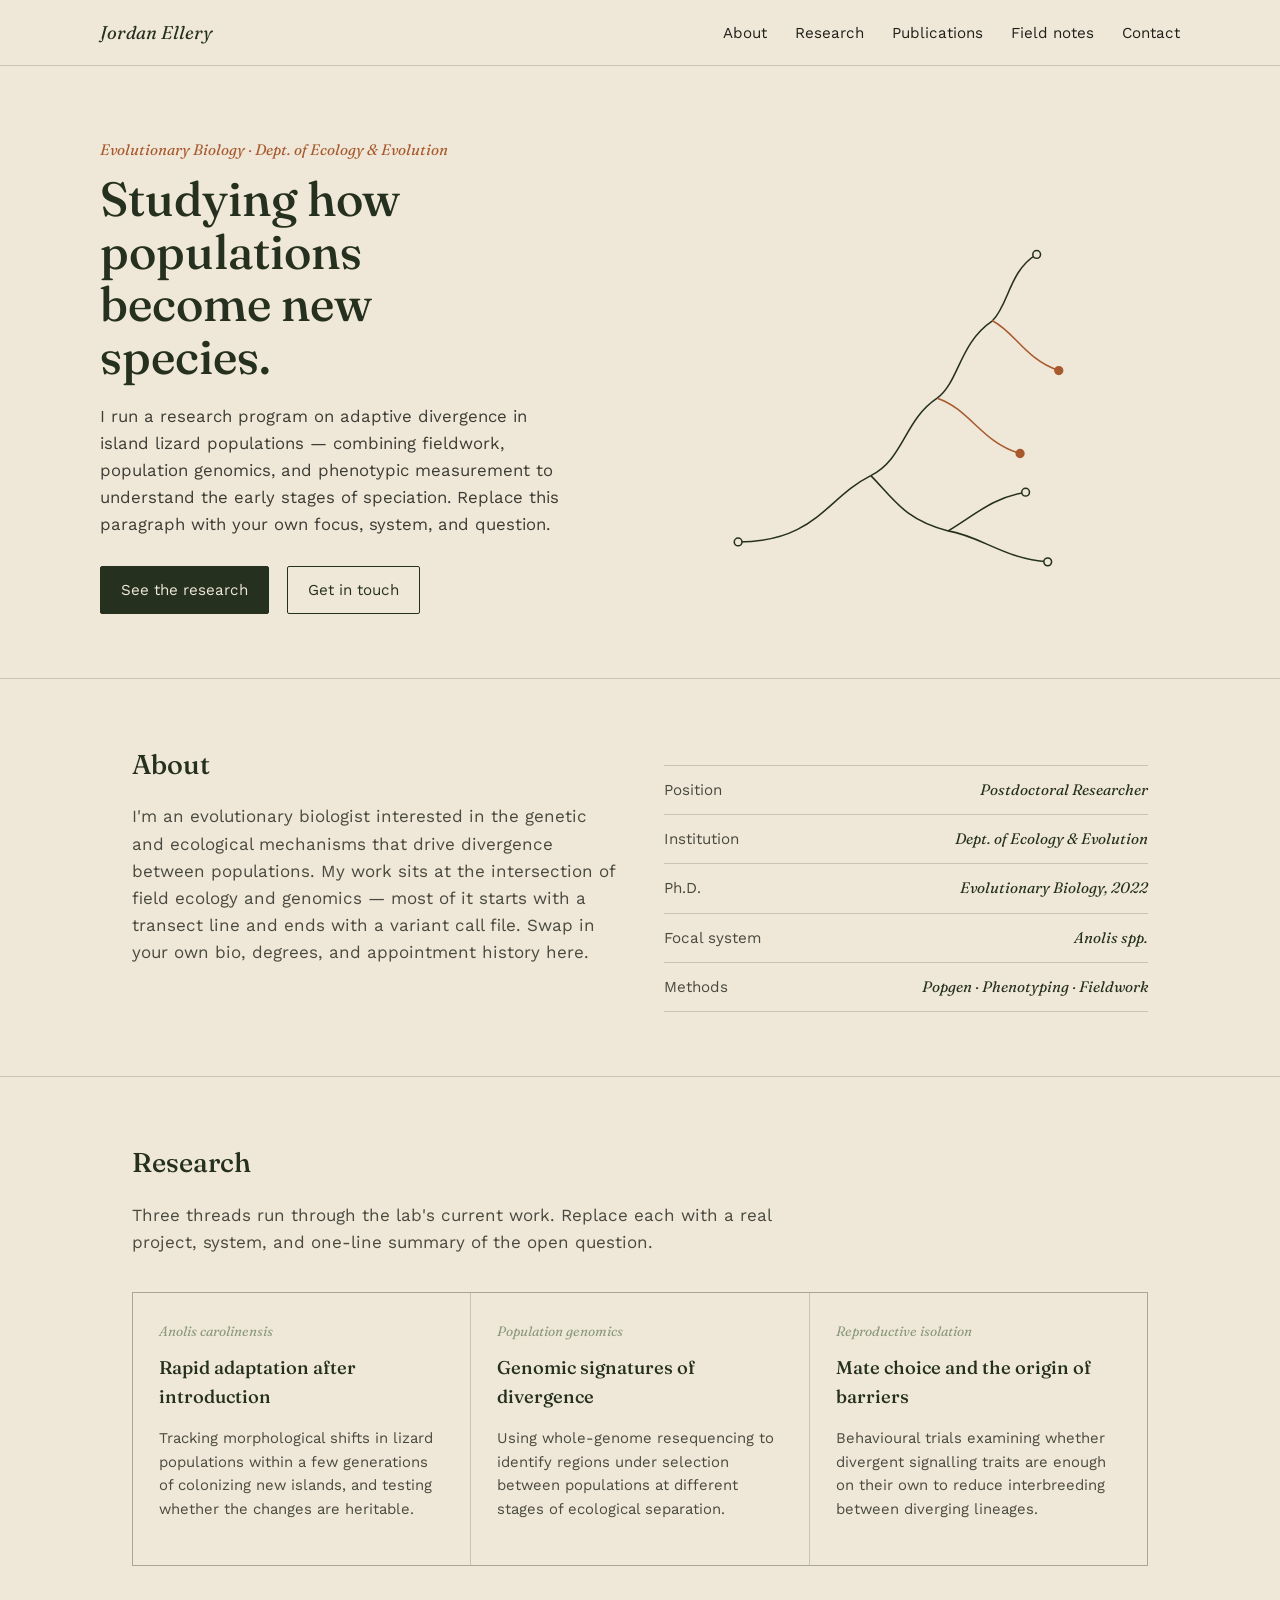
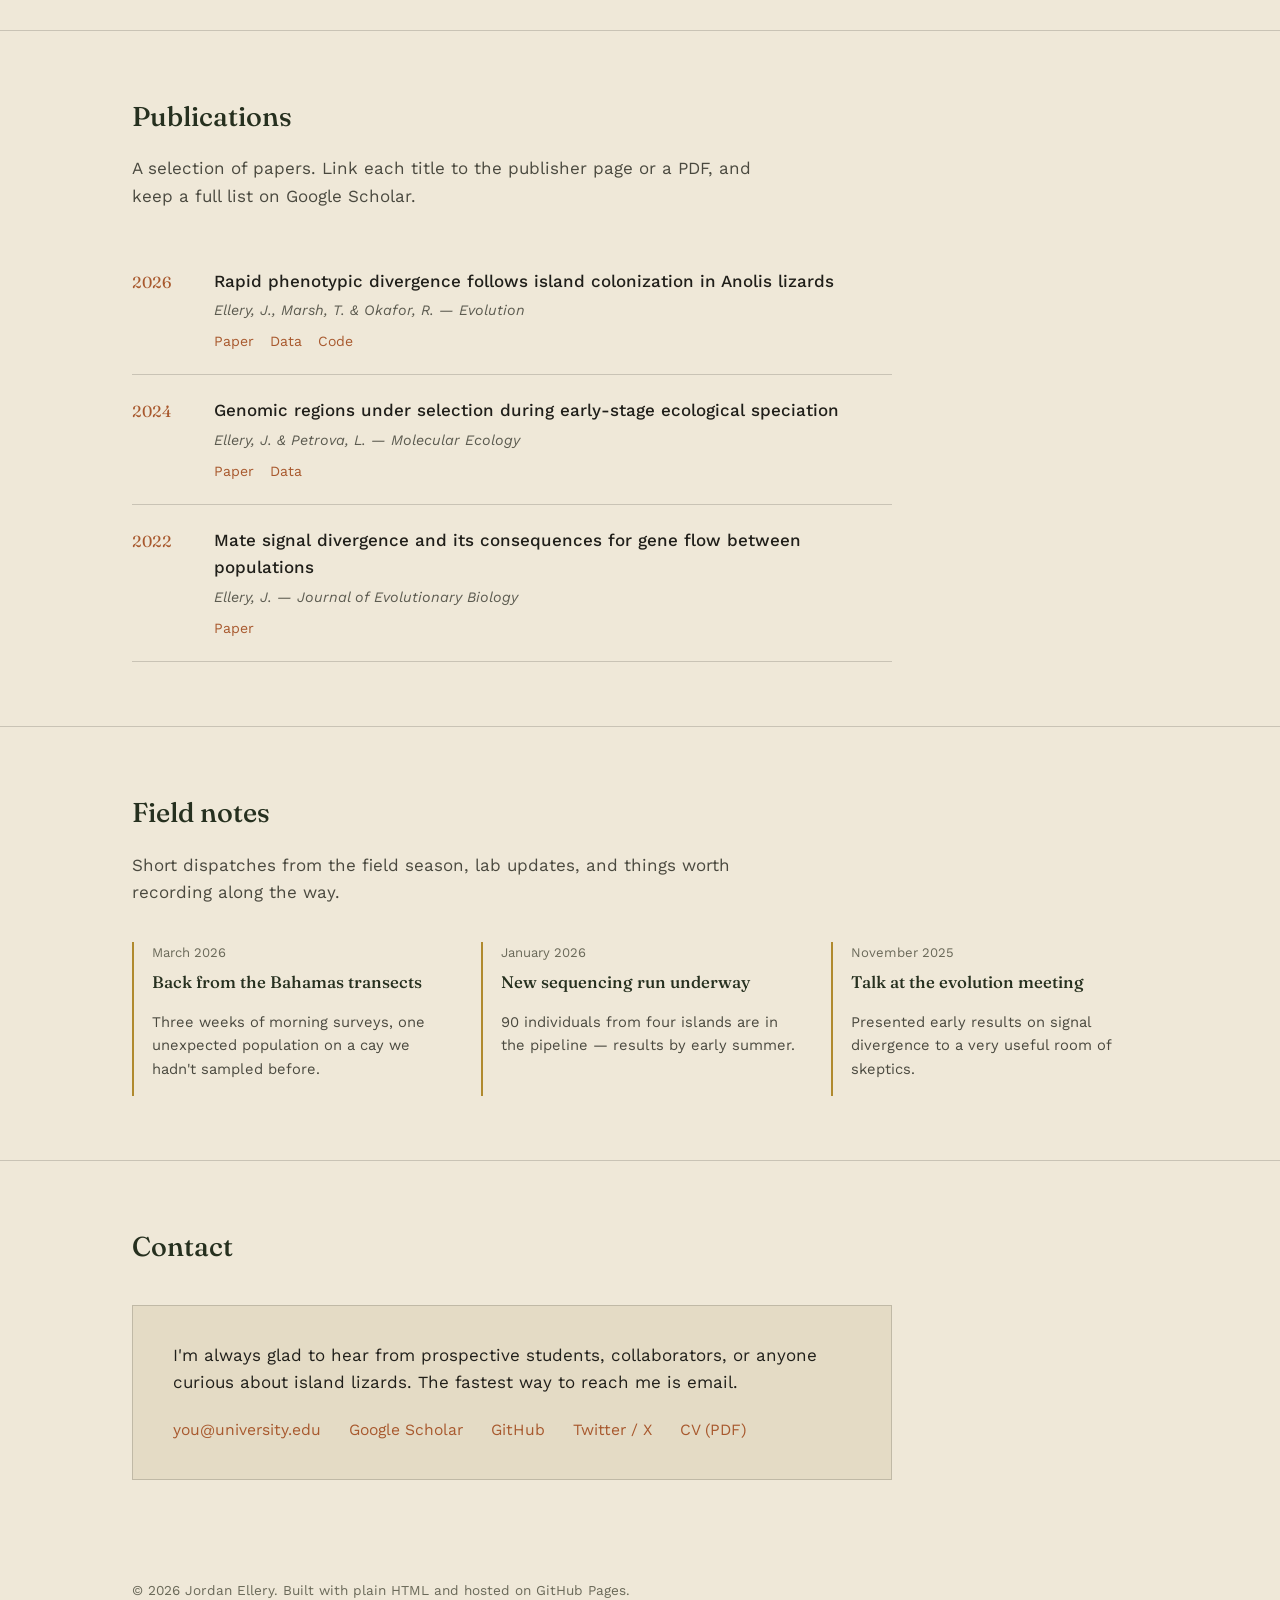
==== Archive/index.html @ 304c28ff "change" ====
<!DOCTYPE html>
<html lang="en">
<head>
<meta charset="UTF-8">
<meta name="viewport" content="width=device-width, initial-scale=1.0">
<title>Jordan Ellery — Evolutionary Biology</title>
<meta name="description" content="Research, publications, and field notes on adaptation and speciation.">
<link rel="preconnect" href="https://fonts.googleapis.com">
<link rel="preconnect" href="https://fonts.gstatic.com" crossorigin>
<link href="https://fonts.googleapis.com/css2?family=Fraunces:ital,opsz,wght@0,9..144,300;0,9..144,500;0,9..144,600;1,9..144,400&family=Work+Sans:wght@300;400;500;600&display=swap" rel="stylesheet">
<style>
  :root{
    --parchment: #EFE8D8;
    --parchment-deep: #E4DBC5;
    --ink: #201F1A;
    --moss: #33422C;
    --moss-deep: #26301F;
    --rust: #A8592E;
    --sage: #8B9A7C;
    --gold: #B08A2E;
    --line: rgba(32,31,26,0.18);
    --max: 760px;
  }
  *{box-sizing:border-box;}
  html{scroll-behavior:smooth;}
  body{
    margin:0;
    background:var(--parchment);
    color:var(--ink);
    font-family:'Work Sans', sans-serif;
    font-weight:400;
    line-height:1.6;
    font-size:17px;
  }
  h1,h2,h3{
    font-family:'Fraunces', serif;
    font-weight:500;
    margin:0 0 0.4em 0;
    color:var(--moss-deep);
  }
  a{color:var(--rust); text-decoration:none;}
  a:hover{text-decoration:underline;}
  a:focus-visible, button:focus-visible{outline:2px solid var(--rust); outline-offset:3px;}

  .wrap{max-width:1080px; margin:0 auto; padding:0 32px;}

  /* ---------- Header / nav ---------- */
  header{
    position:sticky; top:0; z-index:10;
    background:rgba(239,232,216,0.92);
    backdrop-filter:blur(6px);
    border-bottom:1px solid var(--line);
  }
  .nav-row{
    display:flex; align-items:center; justify-content:space-between;
    padding:18px 0;
  }
  .brand{
    font-family:'Fraunces', serif;
    font-size:1.15rem;
    font-style:italic;
    color:var(--moss-deep);
  }
  nav ul{
    list-style:none; display:flex; gap:28px; margin:0; padding:0;
  }
  nav a{
    color:var(--ink);
    font-size:0.95rem;
  }
  nav a:hover{color:var(--rust); text-decoration:none;}
  .nav-toggle{display:none; background:none; border:none; cursor:pointer; padding:6px;}
  .nav-toggle span{display:block; width:22px; height:2px; background:var(--ink); margin:5px 0;}

  @media (max-width:720px){
    nav ul{
      position:fixed; top:64px; left:0; right:0;
      flex-direction:column; gap:0;
      background:var(--parchment);
      border-bottom:1px solid var(--line);
      max-height:0; overflow:hidden;
      transition:max-height 0.25s ease;
    }
    nav ul.open{max-height:300px;}
    nav li{border-top:1px solid var(--line);}
    nav a{display:block; padding:16px 32px;}
    .nav-toggle{display:block;}
  }

  /* ---------- Hero ---------- */
  .hero{
    padding:72px 0 64px;
    display:grid;
    grid-template-columns:1.1fr 0.9fr;
    gap:48px;
    align-items:center;
  }
  .hero .tag{
    font-size:0.95rem;
    color:var(--rust);
    font-style:italic;
    font-family:'Fraunces', serif;
    margin-bottom:10px;
  }
  .hero h1{
    font-size:clamp(2.1rem, 4vw, 3rem);
    line-height:1.1;
    max-width:14ch;
  }
  .hero p.lede{
    max-width:46ch;
    color:#3c3b34;
    font-size:1.05rem;
    margin-top:18px;
  }
  .hero .actions{margin-top:28px; display:flex; gap:18px; flex-wrap:wrap;}
  .btn{
    display:inline-block;
    border:1px solid var(--moss-deep);
    color:var(--moss-deep);
    padding:11px 20px;
    font-size:0.95rem;
    border-radius:2px;
  }
  .btn:hover{background:var(--moss-deep); color:var(--parchment); text-decoration:none;}
  .btn.primary{background:var(--moss-deep); color:var(--parchment);}
  .btn.primary:hover{background:var(--rust); border-color:var(--rust);}

  .hero-art{width:100%; height:auto;}
  .hero-art path.branch{stroke:var(--moss-deep); stroke-width:1.4; fill:none;}
  .hero-art path.branch.accent{stroke:var(--rust);}
  .hero-art circle{fill:var(--parchment); stroke:var(--moss-deep); stroke-width:1.4;}
  .hero-art circle.accent{stroke:var(--rust); fill:var(--rust);}

  @media (max-width:820px){
    .hero{grid-template-columns:1fr; padding-top:44px;}
    .hero-art{order:-1; max-width:340px; margin:0 auto;}
  }

  /* ---------- Section shell ---------- */
  section{padding:64px 0; border-top:1px solid var(--line);}
  .section-head{max-width:var(--max); margin-bottom:36px;}
  .section-head h2{font-size:1.7rem;}
  .section-head p{color:#4a493f; max-width:60ch;}

  /* ---------- About ---------- */
  .about-grid{display:grid; grid-template-columns:1fr 1fr; gap:48px;}
  .about-grid .lede{max-width:56ch;}
  .field-list{list-style:none; margin:22px 0 0; padding:0; border-top:1px solid var(--line);}
  .field-list li{
    display:flex; justify-content:space-between; gap:20px;
    padding:12px 0; border-bottom:1px solid var(--line);
    font-size:0.95rem;
  }
  .field-list span:first-child{color:#4a493f;}
  .field-list span:last-child{font-family:'Fraunces', serif; font-style:italic; color:var(--moss-deep);}
  @media (max-width:720px){.about-grid{grid-template-columns:1fr;}}

  /* ---------- Research: specimen cards ---------- */
  .specimens{display:grid; grid-template-columns:repeat(3,1fr); gap:1px; background:var(--line); border:1px solid var(--line);}
  .specimen{background:var(--parchment); padding:28px 26px;}
  .specimen .epithet{
    font-family:'Fraunces', serif; font-style:italic;
    color:var(--sage); font-size:0.85rem; margin-bottom:10px;
  }
  .specimen h3{font-size:1.15rem; margin-bottom:10px;}
  .specimen p{font-size:0.93rem; color:#4a493f;}
  @media (max-width:900px){.specimens{grid-template-columns:1fr;}}

  /* ---------- Publications ---------- */
  .pub-list{list-style:none; margin:0; padding:0; max-width:var(--max);}
  .pub-list li{
    padding:22px 0; border-bottom:1px solid var(--line);
    display:grid; grid-template-columns:64px 1fr; gap:18px;
  }
  .pub-list .year{
    font-family:'Fraunces', serif; color:var(--rust); font-size:1rem; padding-top:2px;
  }
  .pub-list .title{font-weight:500; color:var(--ink);}
  .pub-list .meta{color:#5c5b50; font-size:0.9rem; margin-top:4px; font-style:italic;}
  .pub-list .links{margin-top:8px; font-size:0.88rem;}
  .pub-list .links a{margin-right:16px;}

  /* ---------- Field notes ---------- */
  .notes{display:grid; grid-template-columns:repeat(3,1fr); gap:32px;}
  .note{border-left:2px solid var(--gold); padding-left:18px;}
  .note .date{font-size:0.82rem; color:#6a6959; margin-bottom:6px;}
  .note h3{font-size:1.05rem;}
  .note p{font-size:0.92rem; color:#4a493f;}
  @media (max-width:900px){.notes{grid-template-columns:1fr;}}

  /* ---------- Contact ---------- */
  .contact-box{
    max-width:var(--max);
    background:var(--parchment-deep);
    border:1px solid var(--line);
    padding:36px 40px;
  }
  .contact-box p{margin-top:0;}
  .contact-links{list-style:none; padding:0; margin:20px 0 0; display:flex; flex-wrap:wrap; gap:10px 28px;}
  .contact-links a{font-size:0.98rem;}

  footer{
    padding:36px 0 48px;
    color:#6a6959; font-size:0.85rem;
    text-align:left;
  }
</style>
</head>
<body>

<header>
  <div class="wrap nav-row">
    <div class="brand">Jordan Ellery</div>
    <button class="nav-toggle" aria-label="Toggle navigation" aria-expanded="false" id="navToggle">
      <span></span><span></span><span></span>
    </button>
    <nav>
      <ul id="navList">
        <li><a href="#about">About</a></li>
        <li><a href="#research">Research</a></li>
        <li><a href="#publications">Publications</a></li>
        <li><a href="#notes">Field notes</a></li>
        <li><a href="#contact">Contact</a></li>
      </ul>
    </nav>
  </div>
</header>

<main>
  <div class="wrap hero">
    <div>
      <div class="tag">Evolutionary Biology · Dept. of Ecology &amp; Evolution</div>
      <h1>Studying how populations become new species.</h1>
      <p class="lede">I run a research program on adaptive divergence in island lizard populations — combining fieldwork, population genomics, and phenotypic measurement to understand the early stages of speciation. Replace this paragraph with your own focus, system, and question.</p>
      <div class="actions">
        <a class="btn primary" href="#research">See the research</a>
        <a class="btn" href="#contact">Get in touch</a>
      </div>
    </div>

    <svg class="hero-art" viewBox="0 0 420 380" xmlns="http://www.w3.org/2000/svg" role="img" aria-label="Branching phylogenetic tree diagram">
      <path class="branch" d="M20 340 C 90 340, 100 300, 140 280" />
      <path class="branch" d="M140 280 C 170 265, 170 230, 200 210" />
      <path class="branch" d="M140 280 C 160 300, 170 320, 210 330" />
      <path class="branch" d="M200 210 C 220 195, 220 160, 250 140" />
      <path class="branch accent" d="M200 210 C 230 220, 240 250, 275 260" />
      <path class="branch" d="M250 140 C 265 125, 265 95, 290 80" />
      <path class="branch accent" d="M250 140 C 270 150, 280 175, 310 185" />
      <path class="branch" d="M210 330 C 240 335, 260 355, 300 358" />
      <path class="branch" d="M210 330 C 235 315, 250 300, 280 295" />

      <circle cx="20" cy="340" r="3.5" />
      <circle cx="290" cy="80" r="3.5" />
      <circle class="accent" cx="310" cy="185" r="3.5" />
      <circle cx="300" cy="358" r="3.5" />
      <circle cx="280" cy="295" r="3.5" />
      <circle class="accent" cx="275" cy="260" r="3.5" />
    </svg>
  </div>

  <section id="about">
    <div class="wrap">
      <div class="about-grid">
        <div>
          <div class="section-head" style="margin-bottom:0;">
            <h2>About</h2>
            <p class="lede">I'm an evolutionary biologist interested in the genetic and ecological mechanisms that drive divergence between populations. My work sits at the intersection of field ecology and genomics — most of it starts with a transect line and ends with a variant call file. Swap in your own bio, degrees, and appointment history here.</p>
          </div>
        </div>
        <div>
          <ul class="field-list">
            <li><span>Position</span><span>Postdoctoral Researcher</span></li>
            <li><span>Institution</span><span>Dept. of Ecology &amp; Evolution</span></li>
            <li><span>Ph.D.</span><span>Evolutionary Biology, 2022</span></li>
            <li><span>Focal system</span><span>Anolis spp.</span></li>
            <li><span>Methods</span><span>Popgen · Phenotyping · Fieldwork</span></li>
          </ul>
        </div>
      </div>
    </div>
  </section>

  <section id="research">
    <div class="wrap">
      <div class="section-head">
        <h2>Research</h2>
        <p>Three threads run through the lab's current work. Replace each with a real project, system, and one-line summary of the open question.</p>
      </div>
      <div class="specimens">
        <div class="specimen">
          <div class="epithet">Anolis carolinensis</div>
          <h3>Rapid adaptation after introduction</h3>
          <p>Tracking morphological shifts in lizard populations within a few generations of colonizing new islands, and testing whether the changes are heritable.</p>
        </div>
        <div class="specimen">
          <div class="epithet">Population genomics</div>
          <h3>Genomic signatures of divergence</h3>
          <p>Using whole-genome resequencing to identify regions under selection between populations at different stages of ecological separation.</p>
        </div>
        <div class="specimen">
          <div class="epithet">Reproductive isolation</div>
          <h3>Mate choice and the origin of barriers</h3>
          <p>Behavioural trials examining whether divergent signalling traits are enough on their own to reduce interbreeding between diverging lineages.</p>
        </div>
      </div>
    </div>
  </section>

  <section id="publications">
    <div class="wrap">
      <div class="section-head">
        <h2>Publications</h2>
        <p>A selection of papers. Link each title to the publisher page or a PDF, and keep a full list on Google Scholar.</p>
      </div>
      <ul class="pub-list">
        <li>
          <div class="year">2026</div>
          <div>
            <div class="title">Rapid phenotypic divergence follows island colonization in Anolis lizards</div>
            <div class="meta">Ellery, J., Marsh, T. &amp; Okafor, R. — <em>Evolution</em></div>
            <div class="links"><a href="#">Paper</a><a href="#">Data</a><a href="#">Code</a></div>
          </div>
        </li>
        <li>
          <div class="year">2024</div>
          <div>
            <div class="title">Genomic regions under selection during early-stage ecological speciation</div>
            <div class="meta">Ellery, J. &amp; Petrova, L. — <em>Molecular Ecology</em></div>
            <div class="links"><a href="#">Paper</a><a href="#">Data</a></div>
          </div>
        </li>
        <li>
          <div class="year">2022</div>
          <div>
            <div class="title">Mate signal divergence and its consequences for gene flow between populations</div>
            <div class="meta">Ellery, J. — <em>Journal of Evolutionary Biology</em></div>
            <div class="links"><a href="#">Paper</a></div>
          </div>
        </li>
      </ul>
    </div>
  </section>

  <section id="notes">
    <div class="wrap">
      <div class="section-head">
        <h2>Field notes</h2>
        <p>Short dispatches from the field season, lab updates, and things worth recording along the way.</p>
      </div>
      <div class="notes">
        <div class="note">
          <div class="date">March 2026</div>
          <h3>Back from the Bahamas transects</h3>
          <p>Three weeks of morning surveys, one unexpected population on a cay we hadn't sampled before.</p>
        </div>
        <div class="note">
          <div class="date">January 2026</div>
          <h3>New sequencing run underway</h3>
          <p>90 individuals from four islands are in the pipeline — results by early summer.</p>
        </div>
        <div class="note">
          <div class="date">November 2025</div>
          <h3>Talk at the evolution meeting</h3>
          <p>Presented early results on signal divergence to a very useful room of skeptics.</p>
        </div>
      </div>
    </div>
  </section>

  <section id="contact">
    <div class="wrap">
      <div class="section-head">
        <h2>Contact</h2>
      </div>
      <div class="contact-box">
        <p>I'm always glad to hear from prospective students, collaborators, or anyone curious about island lizards. The fastest way to reach me is email.</p>
        <ul class="contact-links">
          <li><a href="mailto:you@university.edu">you@university.edu</a></li>
          <li><a href="#">Google Scholar</a></li>
          <li><a href="#">GitHub</a></li>
          <li><a href="#">Twitter / X</a></li>
          <li><a href="#">CV (PDF)</a></li>
        </ul>
      </div>
    </div>
  </section>
</main>

<footer>
  <div class="wrap">
    &copy; 2026 Jordan Ellery. Built with plain HTML and hosted on GitHub Pages.
  </div>
</footer>

<script>
  const toggle = document.getElementById('navToggle');
  const list = document.getElementById('navList');
  toggle.addEventListener('click', () => {
    const open = list.classList.toggle('open');
    toggle.setAttribute('aria-expanded', open);
  });
  list.querySelectorAll('a').forEach(a => a.addEventListener('click', () => {
    list.classList.remove('open');
    toggle.setAttribute('aria-expanded', 'false');
  }));
</script>

</body>
</html>
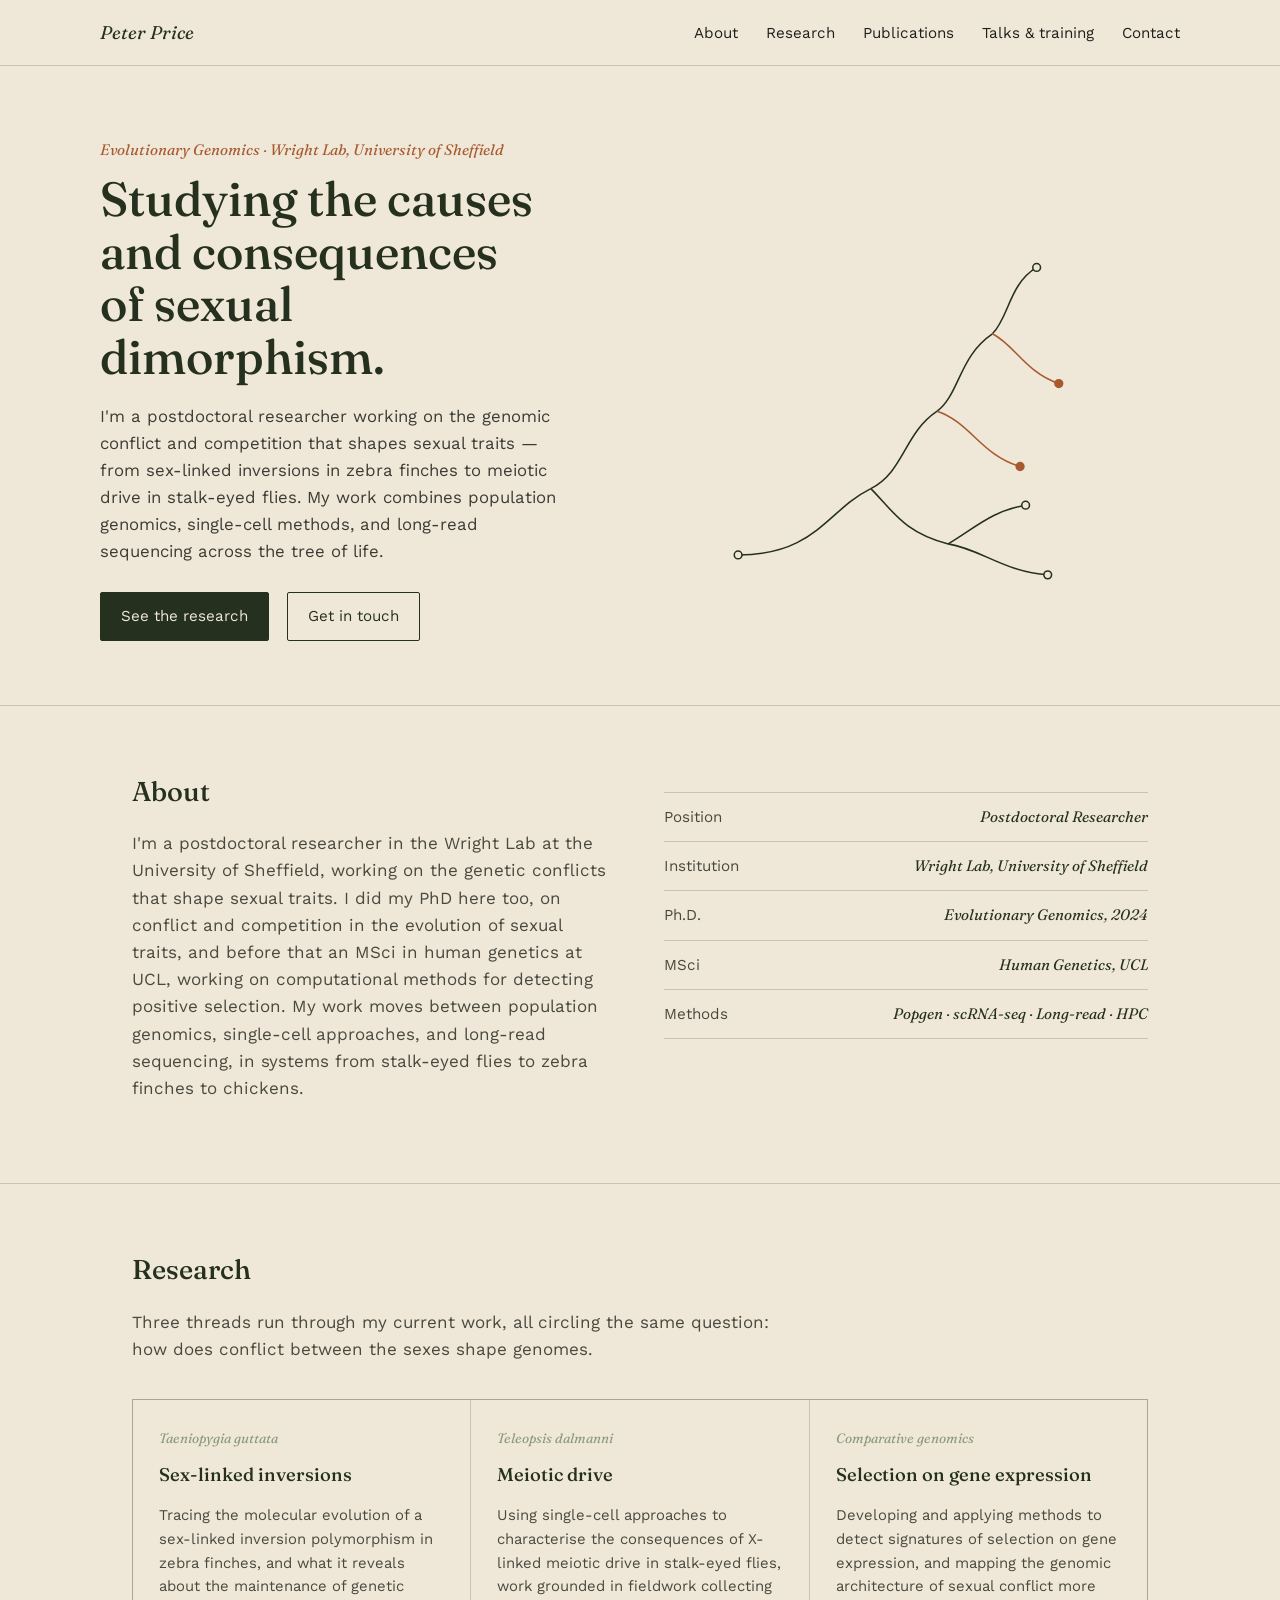
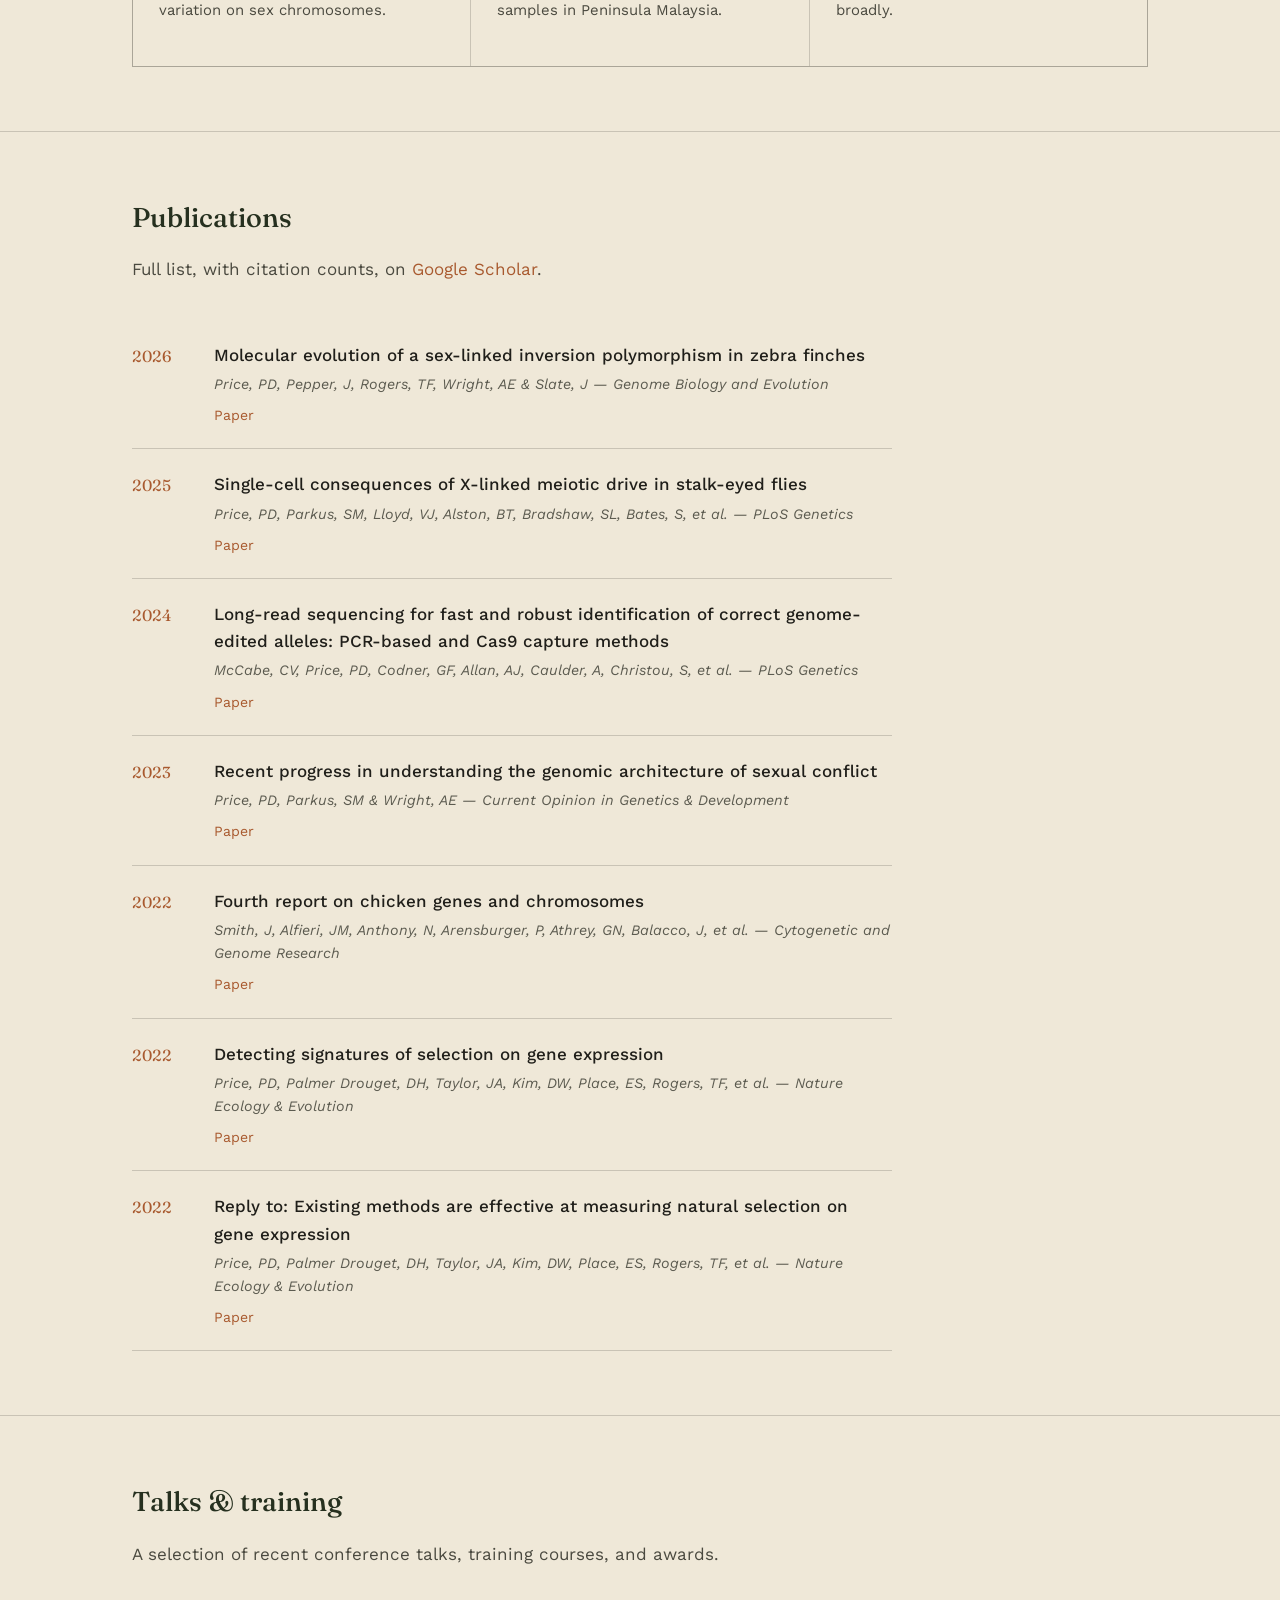
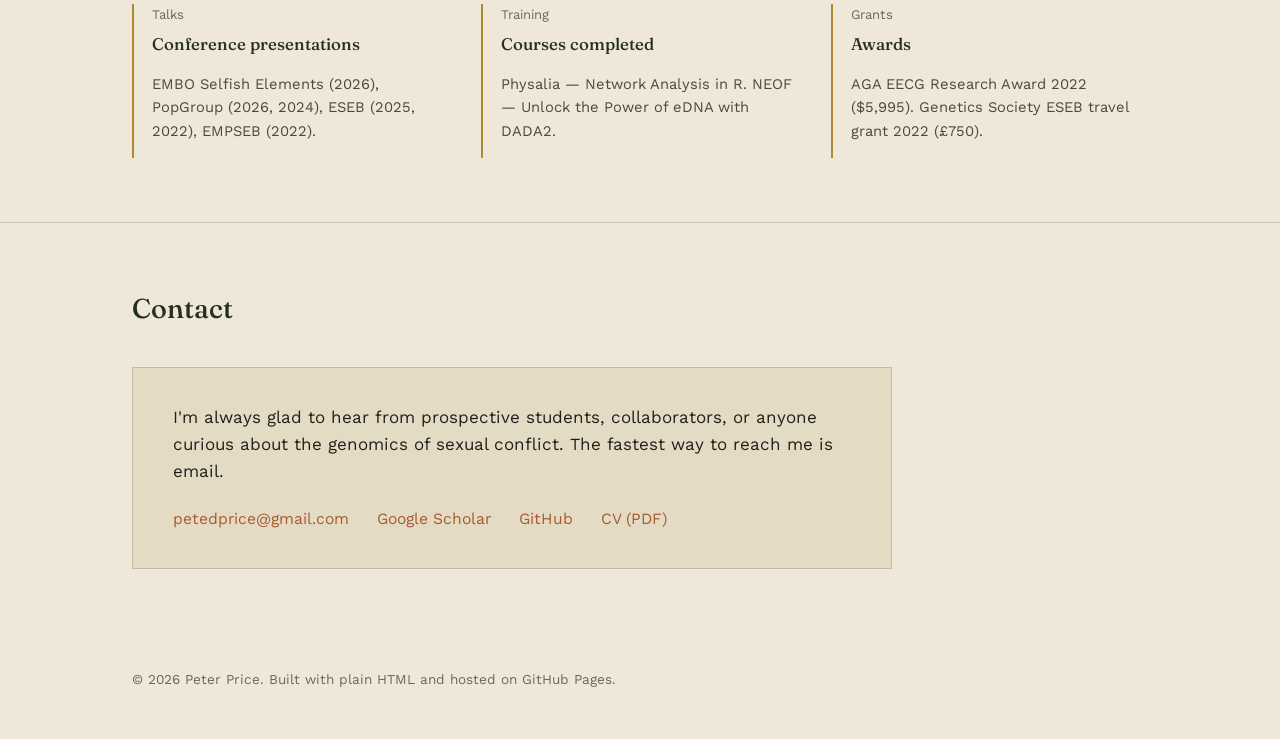
==== commit 62450fcb: "Split site into separate pages" ====
--- a/Archive/index.html
+++ b/Archive/index.html
@@ -3,8 +3,8 @@
 <head>
 <meta charset="UTF-8">
 <meta name="viewport" content="width=device-width, initial-scale=1.0">
-<title>Jordan Ellery — Evolutionary Biology</title>
-<meta name="description" content="Research, publications, and field notes on adaptation and speciation.">
+<title>Peter Price — Evolutionary Genomics</title>
+<meta name="description" content="Research and publications on the causes and consequences of sexual dimorphism, from stalk-eyed flies to zebra finches.">
 <link rel="preconnect" href="https://fonts.googleapis.com">
 <link rel="preconnect" href="https://fonts.gstatic.com" crossorigin>
 <link href="https://fonts.googleapis.com/css2?family=Fraunces:ital,opsz,wght@0,9..144,300;0,9..144,500;0,9..144,600;1,9..144,400&family=Work+Sans:wght@300;400;500;600&display=swap" rel="stylesheet">
@@ -211,7 +211,7 @@
 
 <header>
   <div class="wrap nav-row">
-    <div class="brand">Jordan Ellery</div>
+    <div class="brand">Peter Price</div>
     <button class="nav-toggle" aria-label="Toggle navigation" aria-expanded="false" id="navToggle">
       <span></span><span></span><span></span>
     </button>
@@ -220,7 +220,7 @@
         <li><a href="#about">About</a></li>
         <li><a href="#research">Research</a></li>
         <li><a href="#publications">Publications</a></li>
-        <li><a href="#notes">Field notes</a></li>
+        <li><a href="#notes">Talks &amp; training</a></li>
         <li><a href="#contact">Contact</a></li>
       </ul>
     </nav>
@@ -230,9 +230,9 @@
 <main>
   <div class="wrap hero">
     <div>
-      <div class="tag">Evolutionary Biology · Dept. of Ecology &amp; Evolution</div>
-      <h1>Studying how populations become new species.</h1>
-      <p class="lede">I run a research program on adaptive divergence in island lizard populations — combining fieldwork, population genomics, and phenotypic measurement to understand the early stages of speciation. Replace this paragraph with your own focus, system, and question.</p>
+      <div class="tag">Evolutionary Genomics · Wright Lab, University of Sheffield</div>
+      <h1>Studying the causes and consequences of sexual dimorphism.</h1>
+      <p class="lede">I'm a postdoctoral researcher working on the genomic conflict and competition that shapes sexual traits — from sex-linked inversions in zebra finches to meiotic drive in stalk-eyed flies. My work combines population genomics, single-cell methods, and long-read sequencing across the tree of life.</p>
       <div class="actions">
         <a class="btn primary" href="#research">See the research</a>
         <a class="btn" href="#contact">Get in touch</a>
@@ -265,16 +265,16 @@
         <div>
           <div class="section-head" style="margin-bottom:0;">
             <h2>About</h2>
-            <p class="lede">I'm an evolutionary biologist interested in the genetic and ecological mechanisms that drive divergence between populations. My work sits at the intersection of field ecology and genomics — most of it starts with a transect line and ends with a variant call file. Swap in your own bio, degrees, and appointment history here.</p>
+            <p class="lede">I'm a postdoctoral researcher in the Wright Lab at the University of Sheffield, working on the genetic conflicts that shape sexual traits. I did my PhD here too, on conflict and competition in the evolution of sexual traits, and before that an MSci in human genetics at UCL, working on computational methods for detecting positive selection. My work moves between population genomics, single-cell approaches, and long-read sequencing, in systems from stalk-eyed flies to zebra finches to chickens.</p>
           </div>
         </div>
         <div>
           <ul class="field-list">
             <li><span>Position</span><span>Postdoctoral Researcher</span></li>
-            <li><span>Institution</span><span>Dept. of Ecology &amp; Evolution</span></li>
-            <li><span>Ph.D.</span><span>Evolutionary Biology, 2022</span></li>
-            <li><span>Focal system</span><span>Anolis spp.</span></li>
-            <li><span>Methods</span><span>Popgen · Phenotyping · Fieldwork</span></li>
+            <li><span>Institution</span><span>Wright Lab, University of Sheffield</span></li>
+            <li><span>Ph.D.</span><span>Evolutionary Genomics, 2024</span></li>
+            <li><span>MSci</span><span>Human Genetics, UCL</span></li>
+            <li><span>Methods</span><span>Popgen · scRNA-seq · Long-read · HPC</span></li>
           </ul>
         </div>
       </div>
@@ -285,23 +285,23 @@
     <div class="wrap">
       <div class="section-head">
         <h2>Research</h2>
-        <p>Three threads run through the lab's current work. Replace each with a real project, system, and one-line summary of the open question.</p>
+        <p>Three threads run through my current work, all circling the same question: how does conflict between the sexes shape genomes.</p>
       </div>
       <div class="specimens">
         <div class="specimen">
-          <div class="epithet">Anolis carolinensis</div>
-          <h3>Rapid adaptation after introduction</h3>
-          <p>Tracking morphological shifts in lizard populations within a few generations of colonizing new islands, and testing whether the changes are heritable.</p>
+          <div class="epithet">Taeniopygia guttata</div>
+          <h3>Sex-linked inversions</h3>
+          <p>Tracing the molecular evolution of a sex-linked inversion polymorphism in zebra finches, and what it reveals about the maintenance of genetic variation on sex chromosomes.</p>
         </div>
         <div class="specimen">
-          <div class="epithet">Population genomics</div>
-          <h3>Genomic signatures of divergence</h3>
-          <p>Using whole-genome resequencing to identify regions under selection between populations at different stages of ecological separation.</p>
+          <div class="epithet">Teleopsis dalmanni</div>
+          <h3>Meiotic drive</h3>
+          <p>Using single-cell approaches to characterise the consequences of X-linked meiotic drive in stalk-eyed flies, work grounded in fieldwork collecting samples in Peninsula Malaysia.</p>
         </div>
         <div class="specimen">
-          <div class="epithet">Reproductive isolation</div>
-          <h3>Mate choice and the origin of barriers</h3>
-          <p>Behavioural trials examining whether divergent signalling traits are enough on their own to reduce interbreeding between diverging lineages.</p>
+          <div class="epithet">Comparative genomics</div>
+          <h3>Selection on gene expression</h3>
+          <p>Developing and applying methods to detect signatures of selection on gene expression, and mapping the genomic architecture of sexual conflict more broadly.</p>
         </div>
       </div>
     </div>
@@ -311,31 +311,63 @@
     <div class="wrap">
       <div class="section-head">
         <h2>Publications</h2>
-        <p>A selection of papers. Link each title to the publisher page or a PDF, and keep a full list on Google Scholar.</p>
+        <p>Full list, with citation counts, on <a href="https://scholar.google.com/citations?user=s4U1SSsAAAAJ&amp;hl=en" target="_blank" rel="noopener">Google Scholar</a>.</p>
       </div>
       <ul class="pub-list">
         <li>
           <div class="year">2026</div>
           <div>
-            <div class="title">Rapid phenotypic divergence follows island colonization in Anolis lizards</div>
-            <div class="meta">Ellery, J., Marsh, T. &amp; Okafor, R. — <em>Evolution</em></div>
-            <div class="links"><a href="#">Paper</a><a href="#">Data</a><a href="#">Code</a></div>
+            <div class="title">Molecular evolution of a sex-linked inversion polymorphism in zebra finches</div>
+            <div class="meta">Price, PD, Pepper, J, Rogers, TF, Wright, AE &amp; Slate, J — <em>Genome Biology and Evolution</em></div>
+            <div class="links"><a href="https://doi.org/10.1093/gbe/evag056" target="_blank" rel="noopener">Paper</a></div>
+          </div>
+        </li>
+        <li>
+          <div class="year">2025</div>
+          <div>
+            <div class="title">Single-cell consequences of X-linked meiotic drive in stalk-eyed flies</div>
+            <div class="meta">Price, PD, Parkus, SM, Lloyd, VJ, Alston, BT, Bradshaw, SL, Bates, S, et al. — <em>PLoS Genetics</em></div>
+            <div class="links"><a href="https://doi.org/10.1371/journal.pgen.1011816" target="_blank" rel="noopener">Paper</a></div>
           </div>
         </li>
         <li>
           <div class="year">2024</div>
           <div>
-            <div class="title">Genomic regions under selection during early-stage ecological speciation</div>
-            <div class="meta">Ellery, J. &amp; Petrova, L. — <em>Molecular Ecology</em></div>
-            <div class="links"><a href="#">Paper</a><a href="#">Data</a></div>
+            <div class="title">Long-read sequencing for fast and robust identification of correct genome-edited alleles: PCR-based and Cas9 capture methods</div>
+            <div class="meta">McCabe, CV, Price, PD, Codner, GF, Allan, AJ, Caulder, A, Christou, S, et al. — <em>PLoS Genetics</em></div>
+            <div class="links"><a href="https://doi.org/10.1371/journal.pgen.1011187" target="_blank" rel="noopener">Paper</a></div>
+          </div>
+        </li>
+        <li>
+          <div class="year">2023</div>
+          <div>
+            <div class="title">Recent progress in understanding the genomic architecture of sexual conflict</div>
+            <div class="meta">Price, PD, Parkus, SM &amp; Wright, AE — <em>Current Opinion in Genetics &amp; Development</em></div>
+            <div class="links"><a href="https://doi.org/10.1016/j.gde.2023.102047" target="_blank" rel="noopener">Paper</a></div>
           </div>
         </li>
         <li>
           <div class="year">2022</div>
           <div>
-            <div class="title">Mate signal divergence and its consequences for gene flow between populations</div>
-            <div class="meta">Ellery, J. — <em>Journal of Evolutionary Biology</em></div>
-            <div class="links"><a href="#">Paper</a></div>
+            <div class="title">Fourth report on chicken genes and chromosomes</div>
+            <div class="meta">Smith, J, Alfieri, JM, Anthony, N, Arensburger, P, Athrey, GN, Balacco, J, et al. — <em>Cytogenetic and Genome Research</em></div>
+            <div class="links"><a href="https://doi.org/10.1159/000529376" target="_blank" rel="noopener">Paper</a></div>
+          </div>
+        </li>
+        <li>
+          <div class="year">2022</div>
+          <div>
+            <div class="title">Detecting signatures of selection on gene expression</div>
+            <div class="meta">Price, PD, Palmer Drouget, DH, Taylor, JA, Kim, DW, Place, ES, Rogers, TF, et al. — <em>Nature Ecology &amp; Evolution</em></div>
+            <div class="links"><a href="https://doi.org/10.1038/s41559-022-01761-8" target="_blank" rel="noopener">Paper</a></div>
+          </div>
+        </li>
+        <li>
+          <div class="year">2022</div>
+          <div>
+            <div class="title">Reply to: Existing methods are effective at measuring natural selection on gene expression</div>
+            <div class="meta">Price, PD, Palmer Drouget, DH, Taylor, JA, Kim, DW, Place, ES, Rogers, TF, et al. — <em>Nature Ecology &amp; Evolution</em></div>
+            <div class="links"><a href="https://doi.org/10.1038/s41559-022-01916-7" target="_blank" rel="noopener">Paper</a></div>
           </div>
         </li>
       </ul>
@@ -345,24 +377,24 @@
   <section id="notes">
     <div class="wrap">
       <div class="section-head">
-        <h2>Field notes</h2>
-        <p>Short dispatches from the field season, lab updates, and things worth recording along the way.</p>
+        <h2>Talks &amp; training</h2>
+        <p>A selection of recent conference talks, training courses, and awards.</p>
       </div>
       <div class="notes">
         <div class="note">
-          <div class="date">March 2026</div>
-          <h3>Back from the Bahamas transects</h3>
-          <p>Three weeks of morning surveys, one unexpected population on a cay we hadn't sampled before.</p>
+          <div class="date">Talks</div>
+          <h3>Conference presentations</h3>
+          <p>EMBO Selfish Elements (2026), PopGroup (2026, 2024), ESEB (2025, 2022), EMPSEB (2022).</p>
         </div>
         <div class="note">
-          <div class="date">January 2026</div>
-          <h3>New sequencing run underway</h3>
-          <p>90 individuals from four islands are in the pipeline — results by early summer.</p>
+          <div class="date">Training</div>
+          <h3>Courses completed</h3>
+          <p>Physalia — Network Analysis in R. NEOF — Unlock the Power of eDNA with DADA2.</p>
         </div>
         <div class="note">
-          <div class="date">November 2025</div>
-          <h3>Talk at the evolution meeting</h3>
-          <p>Presented early results on signal divergence to a very useful room of skeptics.</p>
+          <div class="date">Grants</div>
+          <h3>Awards</h3>
+          <p>AGA EECG Research Award 2022 ($5,995). Genetics Society ESEB travel grant 2022 (£750).</p>
         </div>
       </div>
     </div>
@@ -374,13 +406,12 @@
         <h2>Contact</h2>
       </div>
       <div class="contact-box">
-        <p>I'm always glad to hear from prospective students, collaborators, or anyone curious about island lizards. The fastest way to reach me is email.</p>
+        <p>I'm always glad to hear from prospective students, collaborators, or anyone curious about the genomics of sexual conflict. The fastest way to reach me is email.</p>
         <ul class="contact-links">
-          <li><a href="mailto:you@university.edu">you@university.edu</a></li>
-          <li><a href="#">Google Scholar</a></li>
-          <li><a href="#">GitHub</a></li>
-          <li><a href="#">Twitter / X</a></li>
-          <li><a href="#">CV (PDF)</a></li>
+          <li><a href="mailto:petedprice@gmail.com">petedprice@gmail.com</a></li>
+          <li><a href="https://scholar.google.com/citations?user=s4U1SSsAAAAJ&hl=en" target="_blank" rel="noopener">Google Scholar</a></li>
+          <li><a href="https://github.com/petedprice" target="_blank" rel="noopener">GitHub</a></li>
+          <li><a href="Peter_Price_CV.pdf" target="_blank" rel="noopener">CV (PDF)</a></li>
         </ul>
       </div>
     </div>
@@ -389,7 +420,7 @@
 
 <footer>
   <div class="wrap">
-    &copy; 2026 Jordan Ellery. Built with plain HTML and hosted on GitHub Pages.
+    &copy; 2026 Peter Price. Built with plain HTML and hosted on GitHub Pages.
   </div>
 </footer>
 
